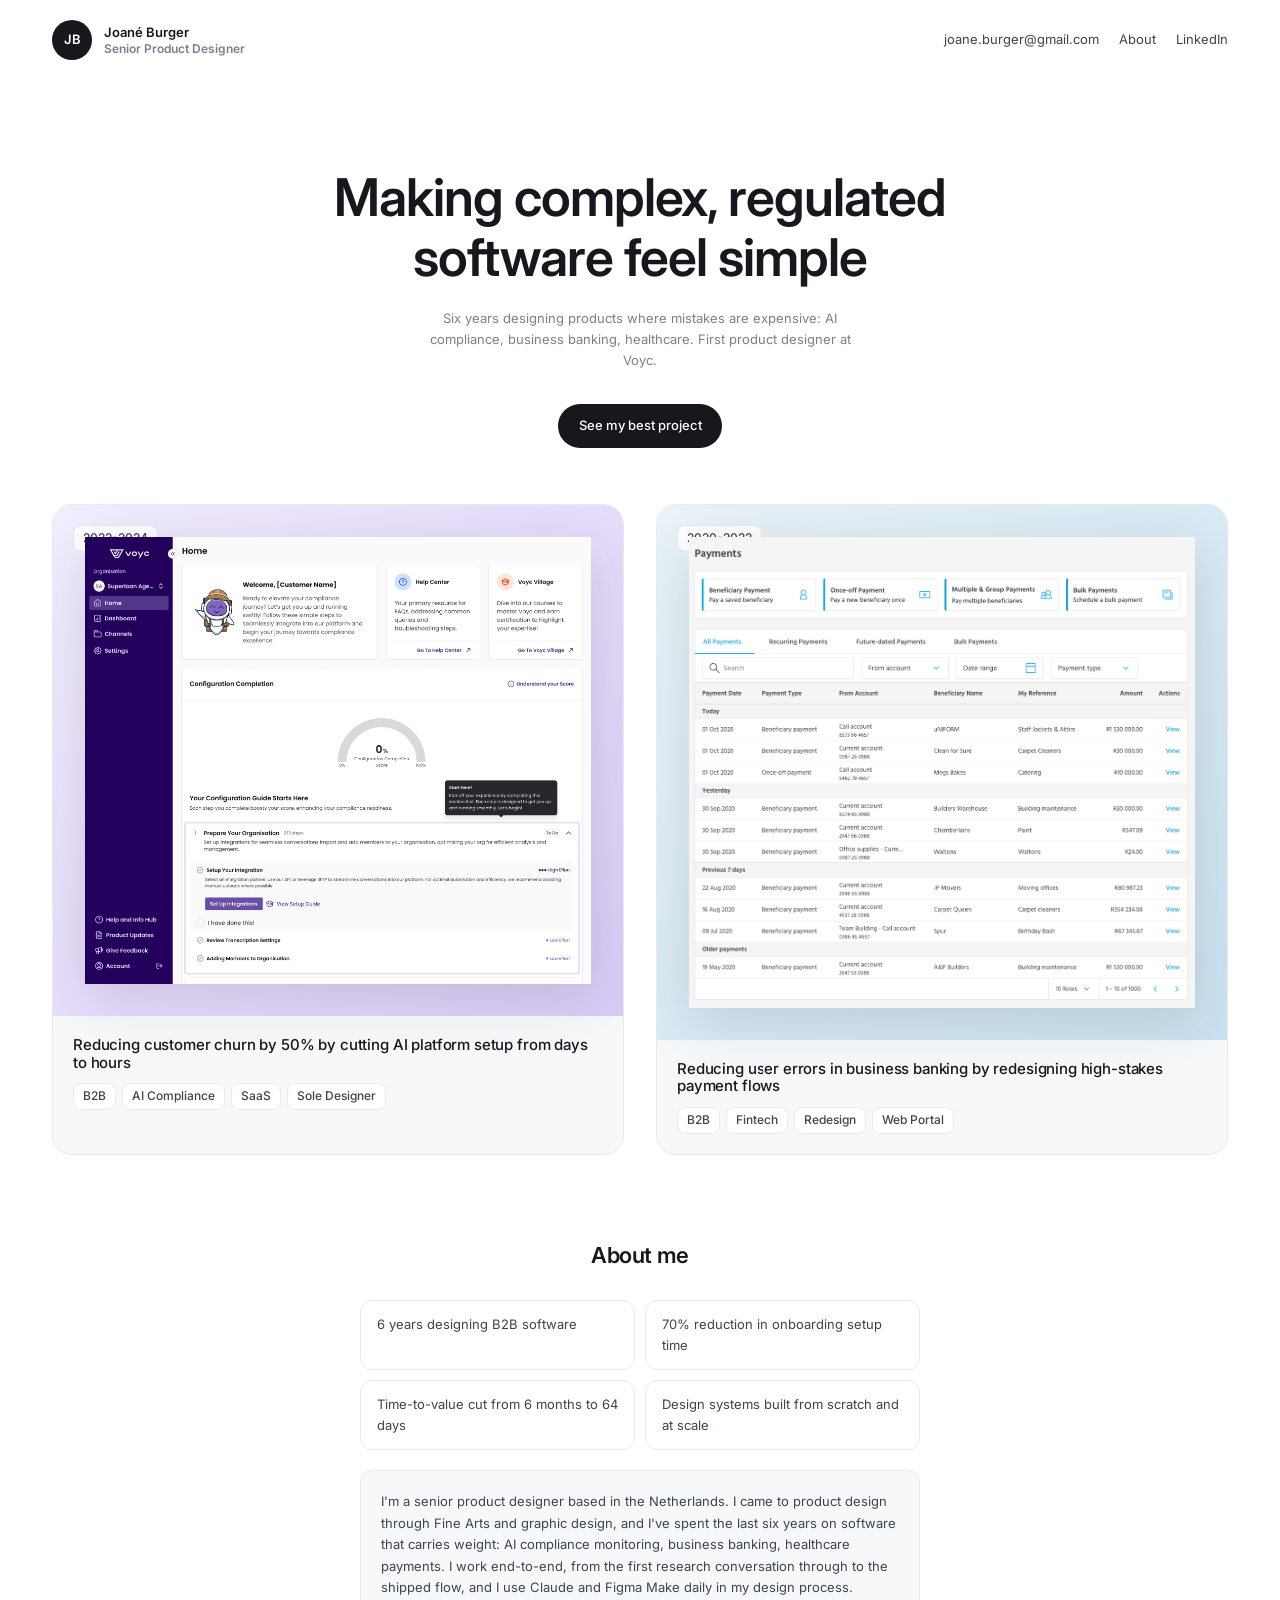
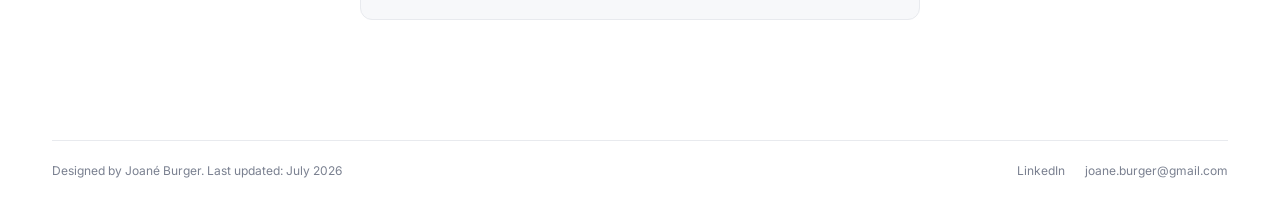
==== index.html @ f56aa647 "Add files via upload" ====
<!DOCTYPE html>
<html lang="en">
<head>
  <meta charset="UTF-8">
  <meta name="viewport" content="width=device-width, initial-scale=1.0">
  <title>Joané Burger, Senior Product Designer</title>
  <meta name="description" content="Senior product designer working on regulated software. Six years across AI compliance, business banking, and healthcare. Based in the Netherlands, EU-remote.">
  <link rel="preconnect" href="https://fonts.googleapis.com">
  <link rel="preconnect" href="https://fonts.gstatic.com" crossorigin>
  <link href="https://fonts.googleapis.com/css2?family=Inter:wght@400;500;600&display=swap" rel="stylesheet">
  <link rel="stylesheet" href="styles.css">
</head>
<body>

<div class="page">
  <div class="wrap">

    <!-- Top bar -->
    <header class="topbar">
      <a href="index.html" class="brand">
        <span class="brand-mark">JB</span>
        <span class="brand-text">
          <span class="name">Joané Burger</span>
          <span class="title">Senior Product Designer</span>
        </span>
      </a>
      <nav>
        <ul class="nav-links">
          <li><a href="mailto:joane.burger@gmail.com">joane.burger@gmail.com</a></li>
          <li><a href="about.html">About</a></li>
          <li><a href="https://www.linkedin.com/in/joane-burger-a52912117" target="_blank" rel="noopener">LinkedIn</a></li>
        </ul>
      </nav>
    </header>

    <!-- Hero -->
    <section class="hero">
      <h1>Making complex, regulated software feel simple</h1>
      <p class="lede">Six years designing products where mistakes are expensive: AI compliance, business banking, healthcare. First product designer at Voyc.</p>
      <div class="hero-actions">
        <a href="voyc.html" class="btn-primary">See my best project</a>
      </div>
    </section>

    <!-- Work -->
    <section id="work">
      <div class="work-list">

        <!-- Voyc -->
        <a href="voyc.html" class="work-card">
          <div class="preview bg-cream">
            <div class="chip-row">
              <span class="chip">2022-2024</span>
            </div>
            <img src="images/voyc-hero-dashboard.png" alt="Voyc onboarding dashboard showing the configuration checklist and completion score">
          </div>
          <div class="work-info">
            <h3>Reducing customer churn by 50% by cutting AI platform setup from days to hours</h3>
            <div class="tags">
              <span class="chip">B2B</span>
              <span class="chip">AI Compliance</span>
              <span class="chip">SaaS</span>
              <span class="chip">Sole Designer</span>
            </div>
          </div>
        </a>

        <!-- Capitec -->
        <a href="capitec.html" class="work-card">
          <div class="preview bg-sky">
            <div class="chip-row">
              <span class="chip">2020-2022</span>
            </div>
            <img src="images/capitec-hero-multipayment.png" alt="Redesigned Capitec multiple payments screen with stepper flow and payment table">
          </div>
          <div class="work-info">
            <h3>Reducing user errors in business banking by redesigning high-stakes payment flows</h3>
            <div class="tags">
              <span class="chip">B2B</span>
              <span class="chip">Fintech</span>
              <span class="chip">Redesign</span>
              <span class="chip">Web Portal</span>
            </div>
          </div>
        </a>

      </div>
    </section>

    <!-- About -->
    <section class="home-about">
      <h2>About me</h2>
      <!-- Add your portrait: export a headshot as images/portrait.jpg, then remove the comment markers below.
      <div class="about-photo">
        <img src="images/portrait.jpg" alt="Portrait of Joané Burger">
      </div>
      -->
      <div class="about-stats">
        <div class="about-stat">6 years designing B2B software</div>
        <div class="about-stat">70% reduction in onboarding setup time</div>
        <div class="about-stat">Time-to-value cut from 6 months to 64 days</div>
        <div class="about-stat">Design systems built from scratch and at scale</div>
      </div>
      <div class="about-text">
        I'm a senior product designer based in the Netherlands. I came to product design through Fine Arts and graphic design, and I've spent the last six years on software that carries weight: AI compliance monitoring, business banking, healthcare payments. I work end-to-end, from the first research conversation through to the shipped flow, and I use Claude and Figma Make daily in my design process.
      </div>
    </section>

    <!-- Footer -->
    <footer class="footer">
      <div class="footer-meta">
        <span>Designed by Joané Burger. Last updated: July 2026</span>
        <div class="links">
          <a href="https://www.linkedin.com/in/joane-burger-a52912117" target="_blank" rel="noopener">LinkedIn</a>
          <a href="mailto:joane.burger@gmail.com">joane.burger@gmail.com</a>
        </div>
      </div>
    </footer>

  </div>
</div>

</body>
</html>
---- styles.css ----
/* Joané Burger portfolio · Storyline-inspired retheme, July 2026 */

:root {
  --bg: #FFFFFF;
  --surface: #F7F8FA;      /* card background */
  --surface-2: #FFFFFF;    /* chips on cards */
  --line: #E8EAEE;
  --ink: #16181D;
  --ink-soft: #3E4350;
  --muted: #7A8090;
  --sky-soft: #EAF3EE;
  --grad-voyc: linear-gradient(135deg, #F3EEFF 0%, #E6DBFB 55%, #D9CCF6 100%);
  --grad-capitec: linear-gradient(135deg, #EAF4F9 0%, #D8EAF4 55%, #CBE2F0 100%);

  --fs-xs: 0.75rem;
  --fs-sm: 0.8125rem;
  --fs-base: 0.9375rem;
  --fs-md: 1.0625rem;
  --fs-lg: 1.375rem;
  --fs-xl: 1.75rem;
  --fs-h1: clamp(2rem, 4.5vw, 3.25rem);

  --sp-1: 0.5rem;
  --sp-2: 0.75rem;
  --sp-3: 1.25rem;
  --sp-4: 2rem;
  --sp-5: 3.5rem;
  --sp-6: 5.5rem;

  --r-card: 20px;
  --r-chip: 8px;
}

* { margin: 0; padding: 0; box-sizing: border-box; }

html { scroll-behavior: smooth; }
@media (prefers-reduced-motion: reduce) {
  html { scroll-behavior: auto; }
  * { transition: none !important; animation: none !important; }
}

body {
  font-family: "Inter", -apple-system, BlinkMacSystemFont, "Segoe UI", sans-serif;
  background: var(--bg);
  color: var(--ink);
  font-size: var(--fs-base);
  line-height: 1.65;
  -webkit-font-smoothing: antialiased;
}

.page { min-height: 100vh; }
.wrap { max-width: 1240px; margin: 0 auto; padding: 0 var(--sp-4); }

h1, h2, h3, h4 {
  font-weight: 600;
  letter-spacing: -0.02em;
  line-height: 1.15;
  color: var(--ink);
}
h1 em, h2 em, h3 em, h4 em, .role em { font-style: normal; }

a { color: inherit; text-decoration: none; }
img { max-width: 100%; display: block; }
::selection { background: #DCD3F5; }
a:focus-visible, button:focus-visible {
  outline: 2px solid var(--ink);
  outline-offset: 3px;
  border-radius: 4px;
}

/* ---------- Top bar ---------- */
.topbar {
  display: flex;
  align-items: center;
  justify-content: space-between;
  padding: var(--sp-3) 0;
}
.brand { display: flex; align-items: center; gap: 0.75rem; }
.brand-mark {
  width: 40px; height: 40px;
  border-radius: 50%;
  background: var(--ink);
  color: #fff;
  display: flex; align-items: center; justify-content: center;
  font-size: var(--fs-sm);
  font-weight: 600;
  letter-spacing: 0;
  flex-shrink: 0;
}
.brand-text { display: flex; flex-direction: column; line-height: 1.3; }
.brand-text .name { font-weight: 600; font-size: var(--fs-sm); }
.brand-text .title { font-size: var(--fs-xs); color: var(--muted); }
/* legacy single-span brand text */
.brand > span:not(.brand-mark) { font-weight: 600; font-size: var(--fs-sm); }

.nav-links {
  display: flex;
  gap: var(--sp-3);
  list-style: none;
  font-size: var(--fs-sm);
  color: var(--ink-soft);
}
.nav-links a:hover { color: var(--ink); }
.nav-links .is-active { color: var(--ink); font-weight: 500; }

/* ---------- Hero (home) ---------- */
.hero {
  text-align: center;
  padding: var(--sp-6) 0 var(--sp-5);
  max-width: 760px;
  margin: 0 auto;
}
.hero h1 { font-size: var(--fs-h1); margin-bottom: var(--sp-3); }
.hero .lede {
  font-size: var(--fs-sm);
  color: var(--muted);
  max-width: 440px;
  margin: 0 auto var(--sp-4);
}
.hero-actions { display: flex; justify-content: center; }
.btn-primary {
  display: inline-flex;
  align-items: center;
  gap: 0.4rem;
  background: var(--ink);
  color: #fff;
  font-size: var(--fs-sm);
  font-weight: 500;
  padding: 0.7rem 1.3rem;
  border-radius: 999px;
  transition: opacity 0.2s ease;
}
.btn-primary:hover { opacity: 0.85; }

/* ---------- Work cards (home) ---------- */
.work-list {
  display: grid;
  grid-template-columns: 1fr;
  gap: var(--sp-4);
  padding-bottom: var(--sp-6);
}
@media (min-width: 840px) {
  .work-list { grid-template-columns: 1fr 1fr; }
}
.work-card {
  background: var(--surface);
  border: 1px solid var(--line);
  border-radius: var(--r-card);
  overflow: hidden;
  display: flex;
  flex-direction: column;
  transition: transform 0.35s cubic-bezier(0.16, 1, 0.3, 1);
}
.work-card:hover { transform: translateY(-3px); }
.work-card .preview {
  position: relative;
  aspect-ratio: 16 / 11;
  display: flex;
  align-items: center;
  justify-content: center;
  padding: var(--sp-4);
}
.work-card .preview.bg-cream { background: var(--grad-voyc); }
.work-card .preview.bg-sky { background: var(--grad-capitec); }
.work-card .preview img {
  width: 100%; height: 100%;
  object-fit: contain;
  filter: drop-shadow(0 12px 28px rgba(22, 24, 29, 0.14));
}
.work-card .chip-row {
  position: absolute;
  top: var(--sp-3); left: var(--sp-3);
  display: flex; gap: 0.4rem;
}
.chip {
  background: var(--surface-2);
  border: 1px solid var(--line);
  border-radius: var(--r-chip);
  font-size: var(--fs-xs);
  font-weight: 500;
  color: var(--ink-soft);
  padding: 0.25rem 0.55rem;
  line-height: 1.4;
  white-space: nowrap;
}
.work-info { padding: var(--sp-3); display: grid; gap: var(--sp-2); }
.work-info h3 { font-size: var(--fs-base); font-weight: 500; letter-spacing: -0.01em; }
.work-info .tags { display: flex; flex-wrap: wrap; gap: 0.4rem; }

/* ---------- Home about ---------- */
.home-about {
  max-width: 560px;
  margin: 0 auto;
  padding-bottom: var(--sp-6);
  display: grid;
  gap: var(--sp-3);
}
.home-about h2 { font-size: var(--fs-lg); text-align: center; margin-bottom: var(--sp-2); }
.about-photo {
  border-radius: var(--r-card);
  border: 1px solid var(--line);
  overflow: hidden;
  background: var(--surface);
}
.about-photo img { width: 100%; height: auto; }
.about-stats {
  display: grid;
  grid-template-columns: 1fr 1fr;
  gap: 0.6rem;
}
@media (max-width: 560px) { .about-stats { grid-template-columns: 1fr; } }
.about-stat {
  background: var(--surface-2);
  border: 1px solid var(--line);
  border-radius: 12px;
  font-size: var(--fs-sm);
  color: var(--ink-soft);
  padding: 0.8rem 1rem;
}
.about-text {
  background: var(--surface);
  border: 1px solid var(--line);
  border-radius: 12px;
  font-size: var(--fs-sm);
  color: var(--ink-soft);
  padding: var(--sp-3);
}

/* ---------- Footer ---------- */
.footer { border-top: 1px solid var(--line); margin-top: var(--sp-4); }
.footer-meta {
  display: flex;
  align-items: center;
  justify-content: space-between;
  flex-wrap: wrap;
  gap: var(--sp-2);
  padding: var(--sp-3) 0 var(--sp-4);
  font-size: var(--fs-xs);
  color: var(--muted);
}
.footer-meta .links { display: flex; gap: var(--sp-3); }
.footer-meta a:hover { color: var(--ink); }

/* ---------- Case study layout ---------- */
.cs-layout {
  display: grid;
  grid-template-columns: 200px minmax(0, 720px);
  justify-content: center;
  gap: var(--sp-5);
  padding: var(--sp-5) 0 var(--sp-4);
}
@media (max-width: 900px) {
  .cs-layout { grid-template-columns: minmax(0, 1fr); }
  .cs-nav { display: none; }
}
.cs-nav {
  position: sticky;
  top: var(--sp-4);
  align-self: start;
  font-size: var(--fs-sm);
}
.cs-nav .back {
  display: inline-block;
  color: var(--ink-soft);
  margin-bottom: var(--sp-3);
}
.cs-nav .back:hover { color: var(--ink); }
.cs-nav .nav-label { display: none; }
.cs-nav ol {
  list-style: none;
  display: grid;
  gap: 0.55rem;
  color: var(--muted);
}
.cs-nav a:hover { color: var(--ink); }

.cs-main { min-width: 0; }

/* Case header */
.cs-header .meta {
  display: flex;
  flex-wrap: wrap;
  gap: 0.5rem 1rem;
  font-size: var(--fs-sm);
  color: var(--muted);
  margin-bottom: var(--sp-2);
}
.cs-header h1 { font-size: var(--fs-xl); margin-bottom: var(--sp-3); }
.cs-header .tagline { color: var(--ink-soft); margin-bottom: var(--sp-3); }
.opener-quote {
  background: var(--surface);
  border: 1px solid var(--line);
  border-radius: 12px;
  padding: var(--sp-3);
  font-size: var(--fs-sm);
  color: var(--ink-soft);
  margin-bottom: var(--sp-3);
}
.opener-quote .attribution { display: block; margin-top: 0.4rem; color: var(--muted); font-size: var(--fs-xs); }

/* Impact stats */
.stats {
  display: grid;
  grid-template-columns: repeat(3, 1fr);
  gap: 0.6rem;
  margin: var(--sp-3) 0;
}
@media (max-width: 640px) { .stats { grid-template-columns: 1fr; } }
.stat {
  background: var(--surface-2);
  border: 1px solid var(--line);
  border-radius: 12px;
  padding: var(--sp-3);
  display: grid;
  gap: 0.3rem;
}
.stat .num { font-size: var(--fs-lg); font-weight: 600; letter-spacing: -0.02em; }
.stat .num em { font-style: normal; }
.stat .label { font-size: var(--fs-xs); color: var(--muted); line-height: 1.5; }

/* Role / team / timeline meta grid */
.proj-meta {
  display: grid;
  grid-template-columns: repeat(auto-fit, minmax(150px, 1fr));
  gap: var(--sp-3);
  margin: var(--sp-3) 0 var(--sp-4);
}
.proj-meta h4 {
  font-size: var(--fs-sm);
  font-weight: 600;
  margin-bottom: 0.5rem;
}
.proj-meta ul {
  list-style: none;
  font-size: var(--fs-sm);
  color: var(--ink-soft);
  display: grid;
  gap: 0.3rem;
}

/* Hero image */
.cs-hero-img {
  margin: 0 0 var(--sp-4);
  background: var(--surface);
  border: 1px solid var(--line);
  border-radius: var(--r-card);
  overflow: hidden;
  display: flex;
  align-items: center;
  justify-content: center;
  color: var(--muted);
  font-size: var(--fs-sm);
}
.cs-hero-img:not(:has(img)) { aspect-ratio: 16 / 9; }
.cs-hero-img img { width: 100%; height: auto; padding: var(--sp-3); }
.cs-hero-img .ph { opacity: 0.5; }
.cs-hero-img.bg-sky, .cs-hero-img.bg-warm { background: var(--surface); }

/* Sections */
.cs-section { padding: var(--sp-4) 0; }
.cs-section + .cs-section { border-top: 1px solid var(--line); }
.eyebrow {
  display: block;
  font-size: var(--fs-sm);
  color: var(--muted);
  margin-bottom: var(--sp-2);
}
.cs-section h2 { font-size: var(--fs-lg); margin-bottom: var(--sp-3); }
.cs-section h3 { font-size: var(--fs-md); margin: var(--sp-3) 0 var(--sp-2); }
.cs-section p { color: var(--ink-soft); margin-bottom: var(--sp-2); }
.cs-section p.lead { color: var(--ink); }
.cs-section ul, .cs-section ol { margin: 0 0 var(--sp-2) 1.2rem; color: var(--ink-soft); }
.cs-section li { margin-bottom: 0.35rem; }
.pull {
  border-left: 2px solid var(--ink);
  padding-left: var(--sp-3);
  font-size: var(--fs-md);
  color: var(--ink);
  margin: var(--sp-3) 0;
}

/* Figures */
.figure {
  margin: var(--sp-3) 0;
  background: var(--surface);
  border: 1px solid var(--line);
  border-radius: 16px;
  display: flex;
  align-items: center;
  justify-content: center;
  color: var(--muted);
  font-size: var(--fs-sm);
  overflow: hidden;
}
.figure:not(:has(img)) { aspect-ratio: 16 / 9; }
.figure img { width: 100%; height: auto; padding: var(--sp-2); }
.figure.contain img { padding: var(--sp-3); }
.figure.is-portrait { max-width: 560px; margin-left: auto; margin-right: auto; }
.figure-caption {
  font-size: var(--fs-xs);
  color: var(--muted);
  text-align: center;
  margin: calc(var(--sp-2) * -0.4) 0 var(--sp-3);
}

/* Before / after grids */
.figure-grid {
  display: grid;
  grid-template-columns: 1fr;
  gap: var(--sp-2);
  margin: var(--sp-3) 0;
}
@media (min-width: 720px) {
  .figure-grid { grid-template-columns: 1fr 1fr; }
  .figure-grid.is-three { grid-template-columns: repeat(3, 1fr); }
}
.figure-grid .ba-card {
  background: var(--surface-2);
  border: 1px solid var(--line);
  border-radius: 14px;
  overflow: hidden;
  display: flex;
  flex-direction: column;
}
.figure-grid .ba-card .ba-label {
  padding: var(--sp-2) var(--sp-3);
  font-size: var(--fs-xs);
  font-weight: 600;
  color: var(--ink-soft);
  border-bottom: 1px solid var(--line);
}
.figure-grid .ba-card.is-after .ba-label { background: var(--sky-soft); color: var(--ink); }
.figure-grid .ba-card .ba-image {
  flex: 1;
  aspect-ratio: 4 / 3;
  background: var(--surface);
  overflow: hidden;
  display: flex;
  align-items: center;
  justify-content: center;
}
.figure-grid .ba-card .ba-image img {
  width: 100%; height: 100%;
  object-fit: contain;
  padding: var(--sp-2);
}
.figure-grid .ba-card .ba-caption {
  padding: var(--sp-2) var(--sp-3);
  font-size: var(--fs-xs);
  color: var(--muted);
  border-top: 1px solid var(--line);
}

/* Quote cards (research voices) */
.quote-grid {
  display: grid;
  grid-template-columns: 1fr;
  gap: var(--sp-2);
  margin: var(--sp-3) 0;
}
@media (min-width: 720px) { .quote-grid { grid-template-columns: 1fr 1fr; } }
.quote-card {
  background: var(--surface);
  border: 1px solid var(--line);
  border-radius: 14px;
  padding: var(--sp-3);
  font-size: var(--fs-sm);
  color: var(--ink-soft);
}
.quote-card .who { display: flex; align-items: center; gap: 0.6rem; margin-top: var(--sp-2); }
.quote-card .avatar {
  width: 28px; height: 28px;
  border-radius: 50%;
  background: var(--line);
  display: flex; align-items: center; justify-content: center;
  font-size: var(--fs-xs);
  font-weight: 600;
  color: var(--ink-soft);
  flex-shrink: 0;
}
.quote-card .who-text { font-size: var(--fs-xs); color: var(--muted); line-height: 1.4; }
.quote-card .name { color: var(--ink); font-weight: 500; }

/* Lessons */
.lessons {
  display: grid;
  grid-template-columns: 1fr;
  gap: var(--sp-2);
  margin-top: var(--sp-3);
}
@media (min-width: 720px) { .lessons { grid-template-columns: 1fr 1fr; } }
.lesson {
  background: var(--surface-2);
  border: 1px solid var(--line);
  border-radius: 14px;
  padding: var(--sp-3);
}
.lesson h4 { font-size: var(--fs-sm); margin-bottom: 0.4rem; }
.lesson p { font-size: var(--fs-sm); color: var(--ink-soft); margin: 0; }

/* Next case study */
.cs-next {
  border-top: 1px solid var(--line);
  padding: var(--sp-4) 0;
}
.cs-next .label { font-size: var(--fs-sm); color: var(--muted); display: block; margin-bottom: var(--sp-2); }
.cs-next h3 { font-size: var(--fs-md); font-weight: 500; }
.cs-next a:hover h3 { text-decoration: underline; text-underline-offset: 3px; }

/* ---------- About page ---------- */
.about-hero {
  max-width: 640px;
  margin: 0 auto;
  text-align: center;
  padding: var(--sp-5) 0 var(--sp-4);
}
.about-hero h1 { font-size: var(--fs-xl); margin-bottom: var(--sp-3); }
.about-hero .lede { color: var(--ink-soft); font-size: var(--fs-base); }
.about-hero .label { font-size: var(--fs-sm); color: var(--muted); display: block; margin-bottom: var(--sp-2); }

.about-grid {
  display: grid;
  grid-template-columns: 1fr;
  gap: var(--sp-4);
  max-width: 720px;
  margin: 0 auto;
}
.about-body { display: grid; gap: var(--sp-2); }
.about-body h4 { font-size: var(--fs-sm); }
.about-body p { font-size: var(--fs-sm); color: var(--ink-soft); }

.about-section { max-width: 720px; margin: 0 auto; padding: var(--sp-4) 0; border-top: 1px solid var(--line); }
.about-section h2 { font-size: var(--fs-lg); margin-bottom: var(--sp-3); }
.about-section h3 { font-size: var(--fs-sm); margin-bottom: var(--sp-2); }
.about-section ul { list-style: none; font-size: var(--fs-sm); color: var(--ink-soft); display: grid; gap: 0.35rem; }
.two-col { display: grid; grid-template-columns: 1fr 1fr; gap: var(--sp-4); }
@media (max-width: 560px) { .two-col { grid-template-columns: 1fr; } }

.xp-list { list-style: none; display: grid; gap: 0; }
.xp-item {
  display: grid;
  grid-template-columns: 110px 1fr;
  gap: var(--sp-3);
  padding: var(--sp-2) 0;
  border-bottom: 1px solid var(--line);
  font-size: var(--fs-sm);
  align-items: baseline;
}
.xp-item .years { color: var(--muted); }
.xp-item .role { font-weight: 500; }
.xp-item .company { grid-column: 2; color: var(--muted); }

.offline-banner {
  background: var(--surface);
  border: 1px solid var(--line);
  border-radius: 12px;
  padding: var(--sp-2) var(--sp-3);
  font-size: var(--fs-sm);
  color: var(--ink-soft);
  margin: var(--sp-3) auto;
  max-width: 720px;
}

/* Legacy helpers still referenced */
.section-intro { text-align: center; max-width: 560px; margin: 0 auto var(--sp-4); }
.section-intro .label { font-size: var(--fs-sm); color: var(--muted); display: block; margin-bottom: var(--sp-2); }
.section-intro h2 { font-size: var(--fs-lg); }
.section-intro .lead { font-size: var(--fs-sm); color: var(--muted); margin-top: var(--sp-2); }
.email { font-weight: 500; }
.reply { font-size: var(--fs-xs); color: var(--muted); }
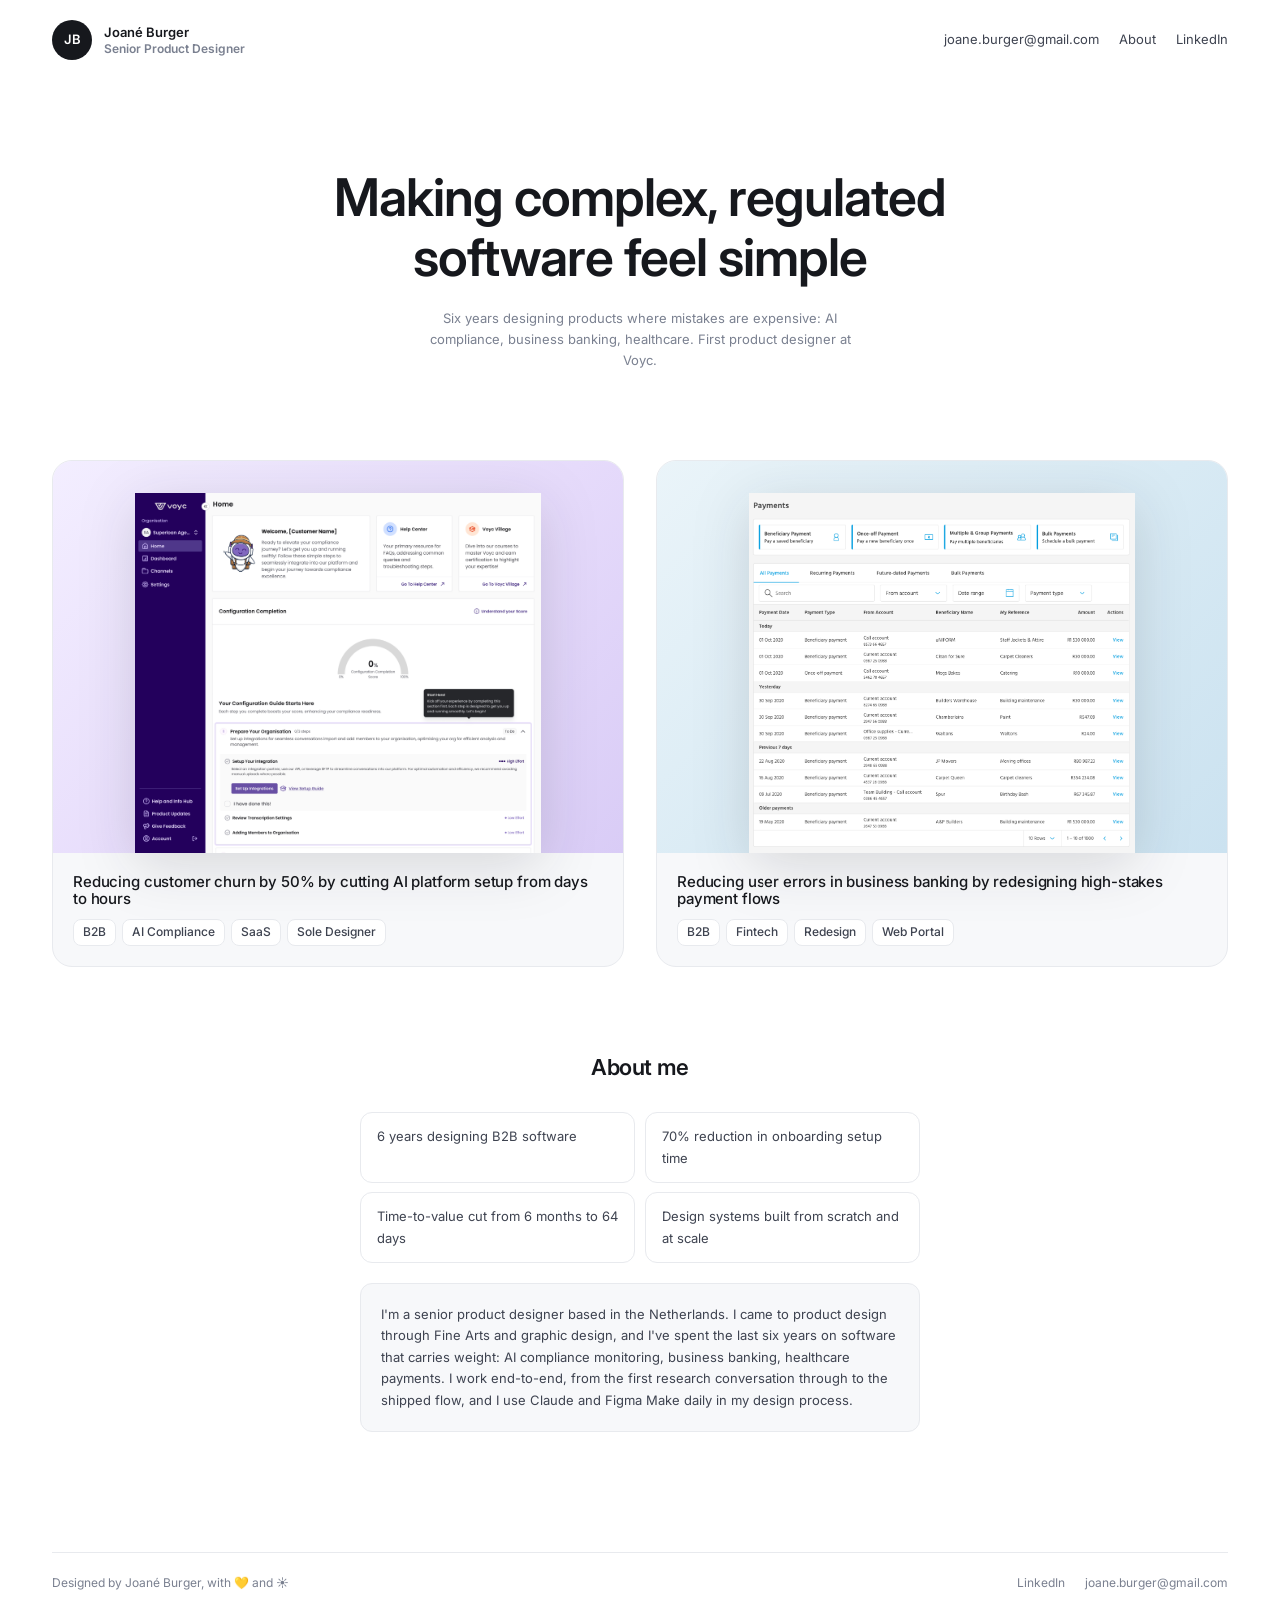
==== commit 7cccb058: "Rename index (1).html to index.html" ====
--- a/index.html
+++ b/index.html
@@ -37,9 +37,6 @@
     <section class="hero">
       <h1>Making complex, regulated software feel simple</h1>
       <p class="lede">Six years designing products where mistakes are expensive: AI compliance, business banking, healthcare. First product designer at Voyc.</p>
-      <div class="hero-actions">
-        <a href="voyc.html" class="btn-primary">See my best project</a>
-      </div>
     </section>
 
     <!-- Work -->
@@ -49,9 +46,6 @@
         <!-- Voyc -->
         <a href="voyc.html" class="work-card">
           <div class="preview bg-cream">
-            <div class="chip-row">
-              <span class="chip">2022-2024</span>
-            </div>
             <img src="images/voyc-hero-dashboard.png" alt="Voyc onboarding dashboard showing the configuration checklist and completion score">
           </div>
           <div class="work-info">
@@ -68,9 +62,6 @@
         <!-- Capitec -->
         <a href="capitec.html" class="work-card">
           <div class="preview bg-sky">
-            <div class="chip-row">
-              <span class="chip">2020-2022</span>
-            </div>
             <img src="images/capitec-hero-multipayment.png" alt="Redesigned Capitec multiple payments screen with stepper flow and payment table">
           </div>
           <div class="work-info">
@@ -109,7 +100,7 @@
     <!-- Footer -->
     <footer class="footer">
       <div class="footer-meta">
-        <span>Designed by Joané Burger. Last updated: July 2026</span>
+        <span>Designed by Joané Burger, with 💛 and ☀️</span>
         <div class="links">
           <a href="https://www.linkedin.com/in/joane-burger-a52912117" target="_blank" rel="noopener">LinkedIn</a>
           <a href="mailto:joane.burger@gmail.com">joane.burger@gmail.com</a>
--- a/styles.css
+++ b/styles.css
@@ -155,16 +155,16 @@
 .work-card .preview {
   position: relative;
   aspect-ratio: 16 / 11;
-  display: flex;
-  align-items: center;
-  justify-content: center;
-  padding: var(--sp-4);
 }
 .work-card .preview.bg-cream { background: var(--grad-voyc); }
 .work-card .preview.bg-sky { background: var(--grad-capitec); }
 .work-card .preview img {
-  width: 100%; height: 100%;
+  position: absolute;
+  top: var(--sp-4); left: var(--sp-4); right: var(--sp-4); bottom: 0;
+  width: calc(100% - 2 * var(--sp-4));
+  height: calc(100% - var(--sp-4));
   object-fit: contain;
+  object-position: bottom;
   filter: drop-shadow(0 12px 28px rgba(22, 24, 29, 0.14));
 }
 .work-card .chip-row {
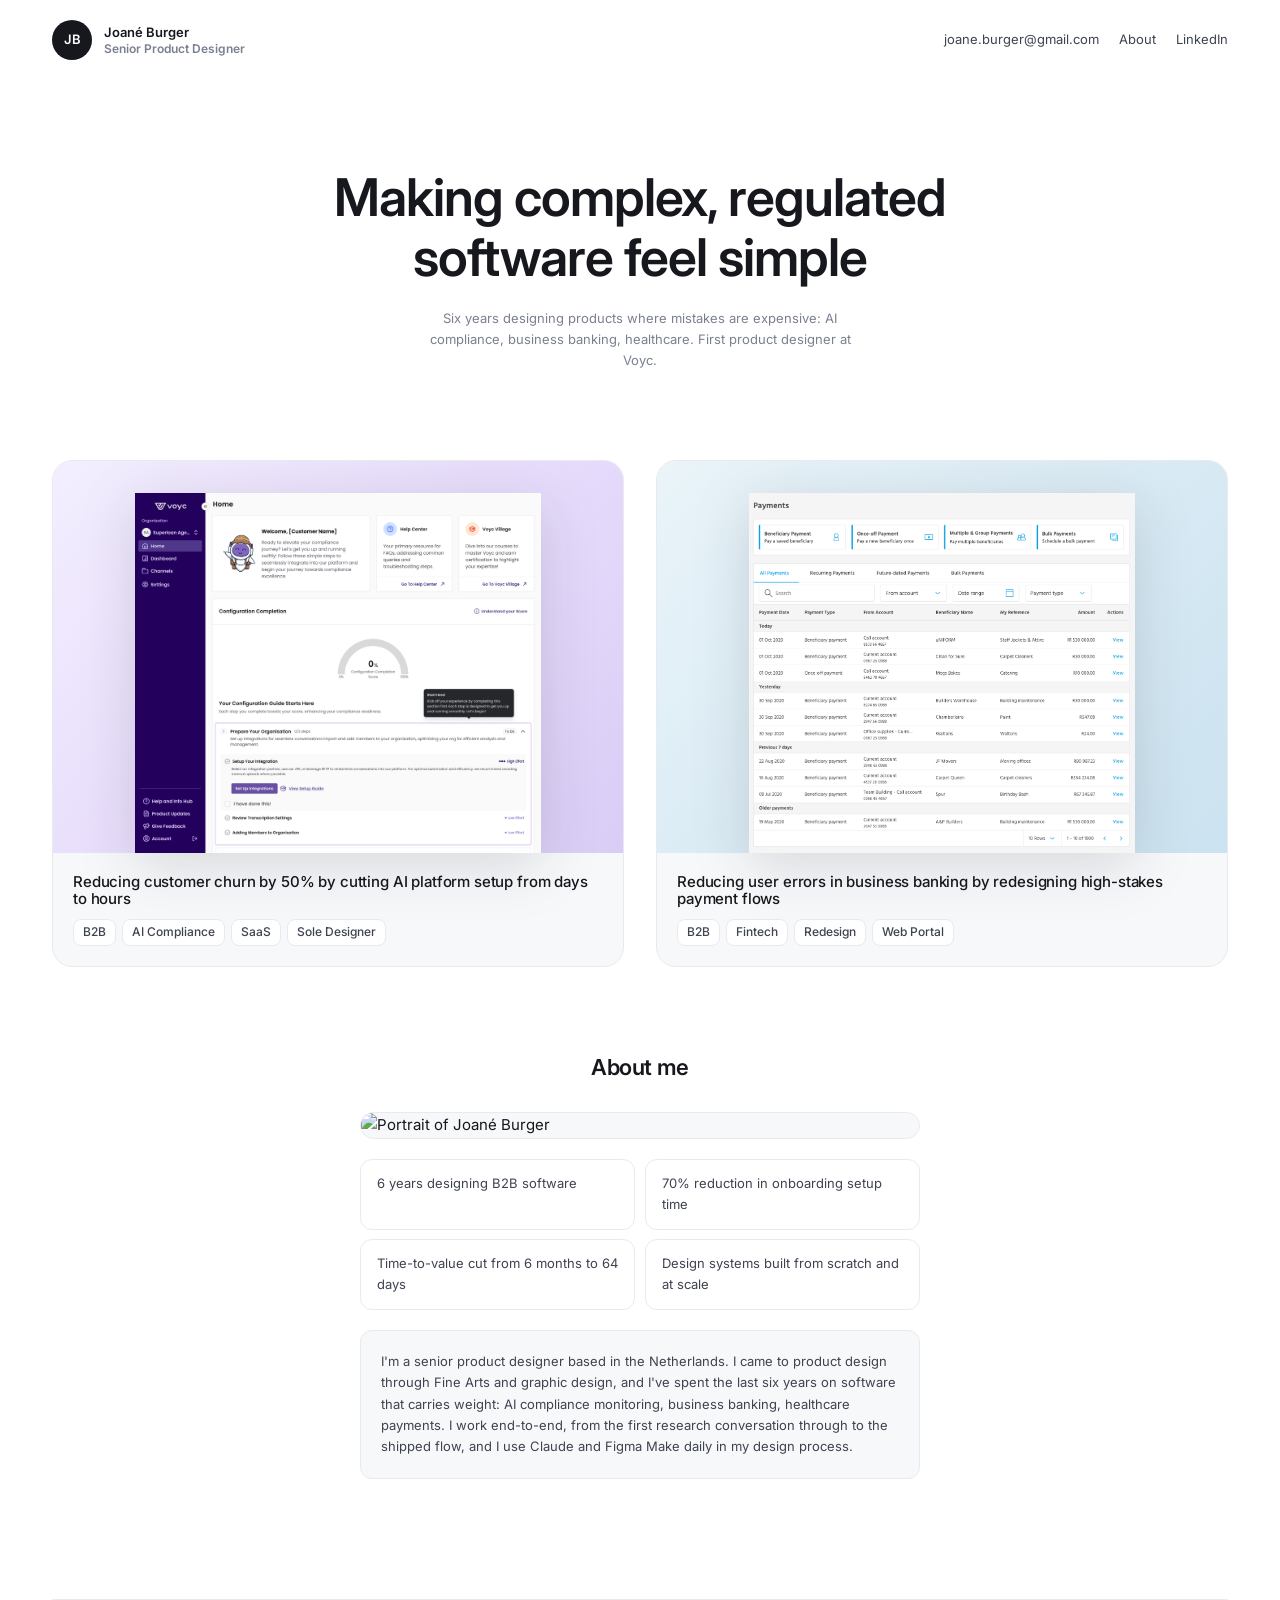
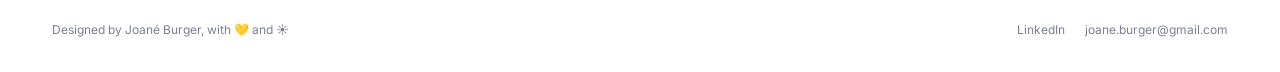
==== commit 4dc81d9d: "Add files via upload" ====
--- a/index.html
+++ b/index.html
@@ -81,11 +81,9 @@
     <!-- About -->
     <section class="home-about">
       <h2>About me</h2>
-      <!-- Add your portrait: export a headshot as images/portrait.jpg, then remove the comment markers below.
       <div class="about-photo">
         <img src="images/portrait.jpg" alt="Portrait of Joané Burger">
       </div>
-      -->
       <div class="about-stats">
         <div class="about-stat">6 years designing B2B software</div>
         <div class="about-stat">70% reduction in onboarding setup time</div>
@@ -111,5 +109,6 @@
   </div>
 </div>
 
+<script src="script.js"></script>
 </body>
 </html>
--- a/styles.css
+++ b/styles.css
@@ -568,3 +568,8 @@
 .section-intro .lead { font-size: var(--fs-sm); color: var(--muted); margin-top: var(--sp-2); }
 .email { font-weight: 500; }
 .reply { font-size: var(--fs-xs); color: var(--muted); }
+
+/* Behaviours driven by script.js */
+.topbar { position: sticky; top: 0; background: var(--bg); z-index: 10; }
+.topbar.is-scrolled { box-shadow: 0 1px 0 var(--line); }
+.cs-nav a.is-active { color: var(--ink); font-weight: 500; }
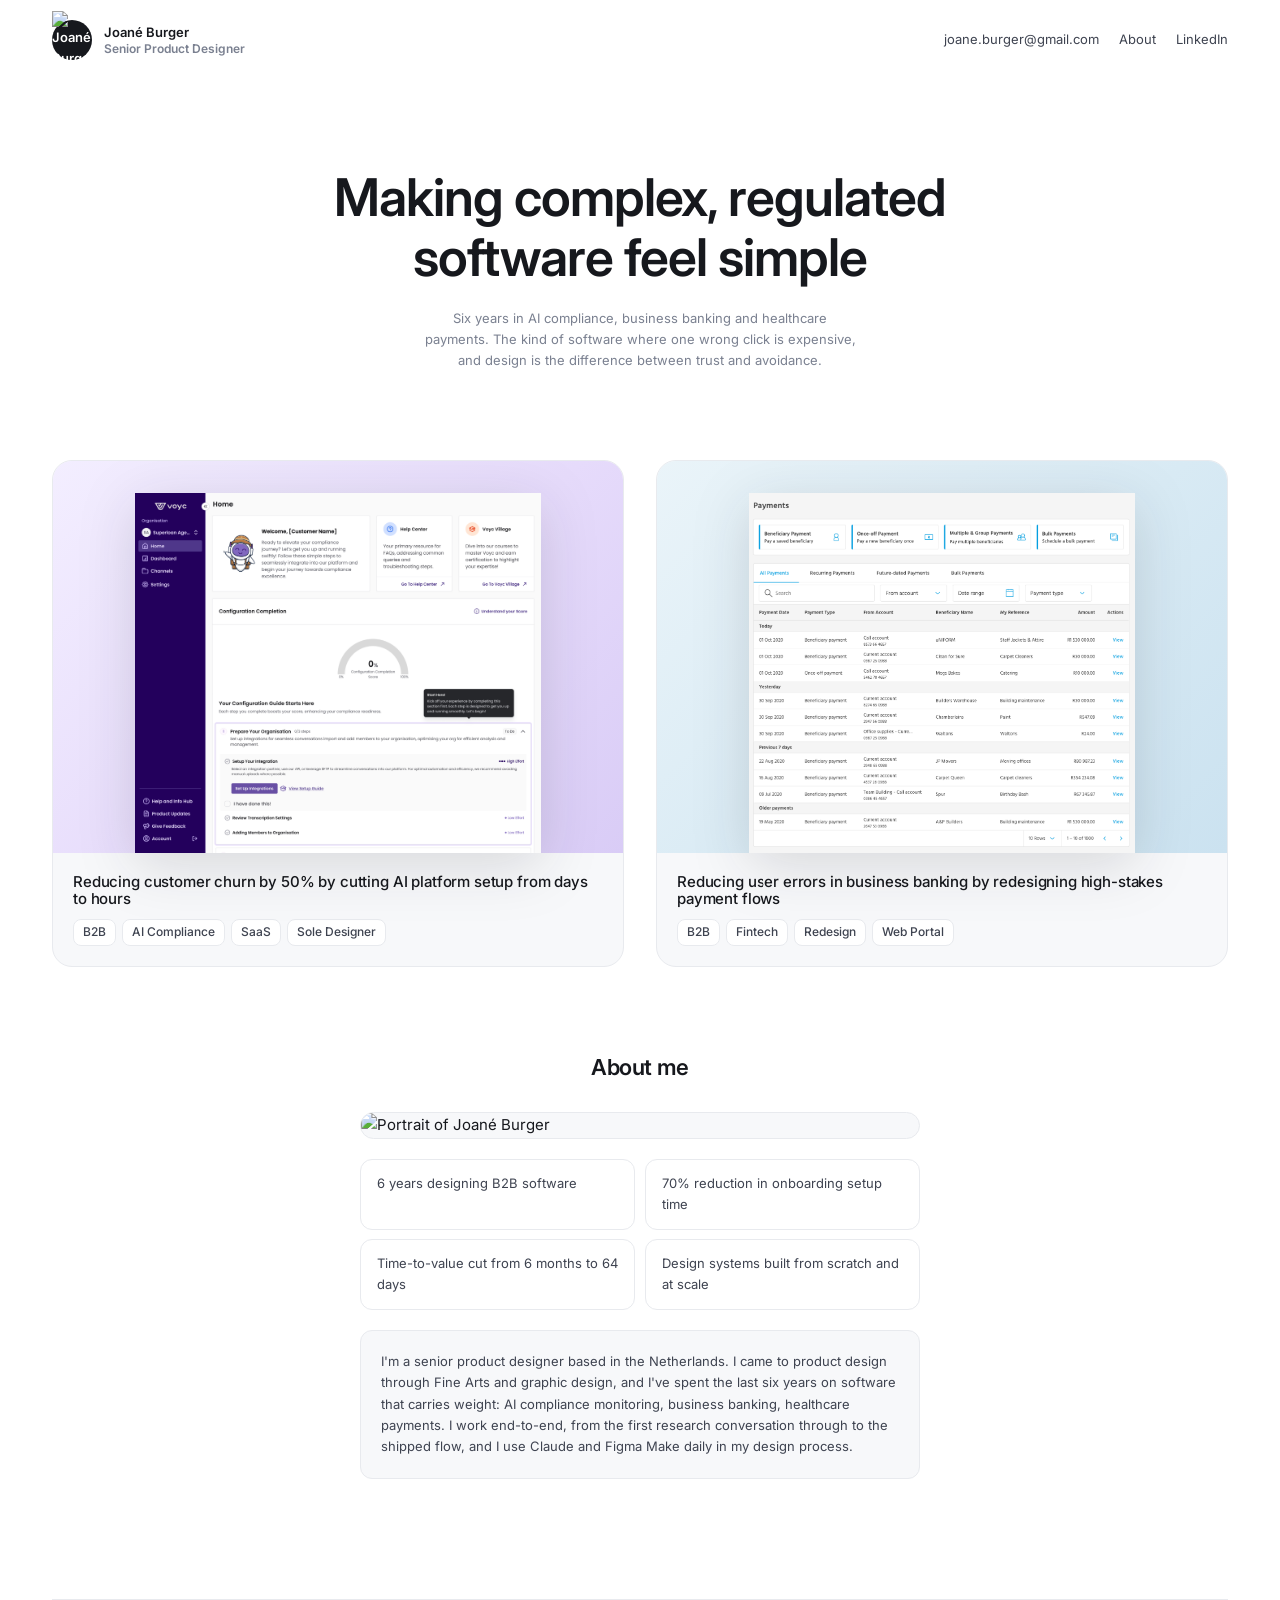
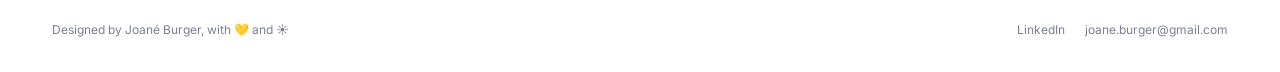
==== commit 9277d99b: "Add files via upload" ====
--- a/index.html
+++ b/index.html
@@ -18,7 +18,7 @@
     <!-- Top bar -->
     <header class="topbar">
       <a href="index.html" class="brand">
-        <span class="brand-mark">JB</span>
+        <span class="brand-mark"><img src="images/portrait.jpg" alt="Joané Burger"></span>
         <span class="brand-text">
           <span class="name">Joané Burger</span>
           <span class="title">Senior Product Designer</span>
@@ -36,7 +36,7 @@
     <!-- Hero -->
     <section class="hero">
       <h1>Making complex, regulated software feel simple</h1>
-      <p class="lede">Six years designing products where mistakes are expensive: AI compliance, business banking, healthcare. First product designer at Voyc.</p>
+      <p class="lede">Six years in AI compliance, business banking and healthcare payments. The kind of software where one wrong click is expensive, and design is the difference between trust and avoidance.</p>
     </section>
 
     <!-- Work -->
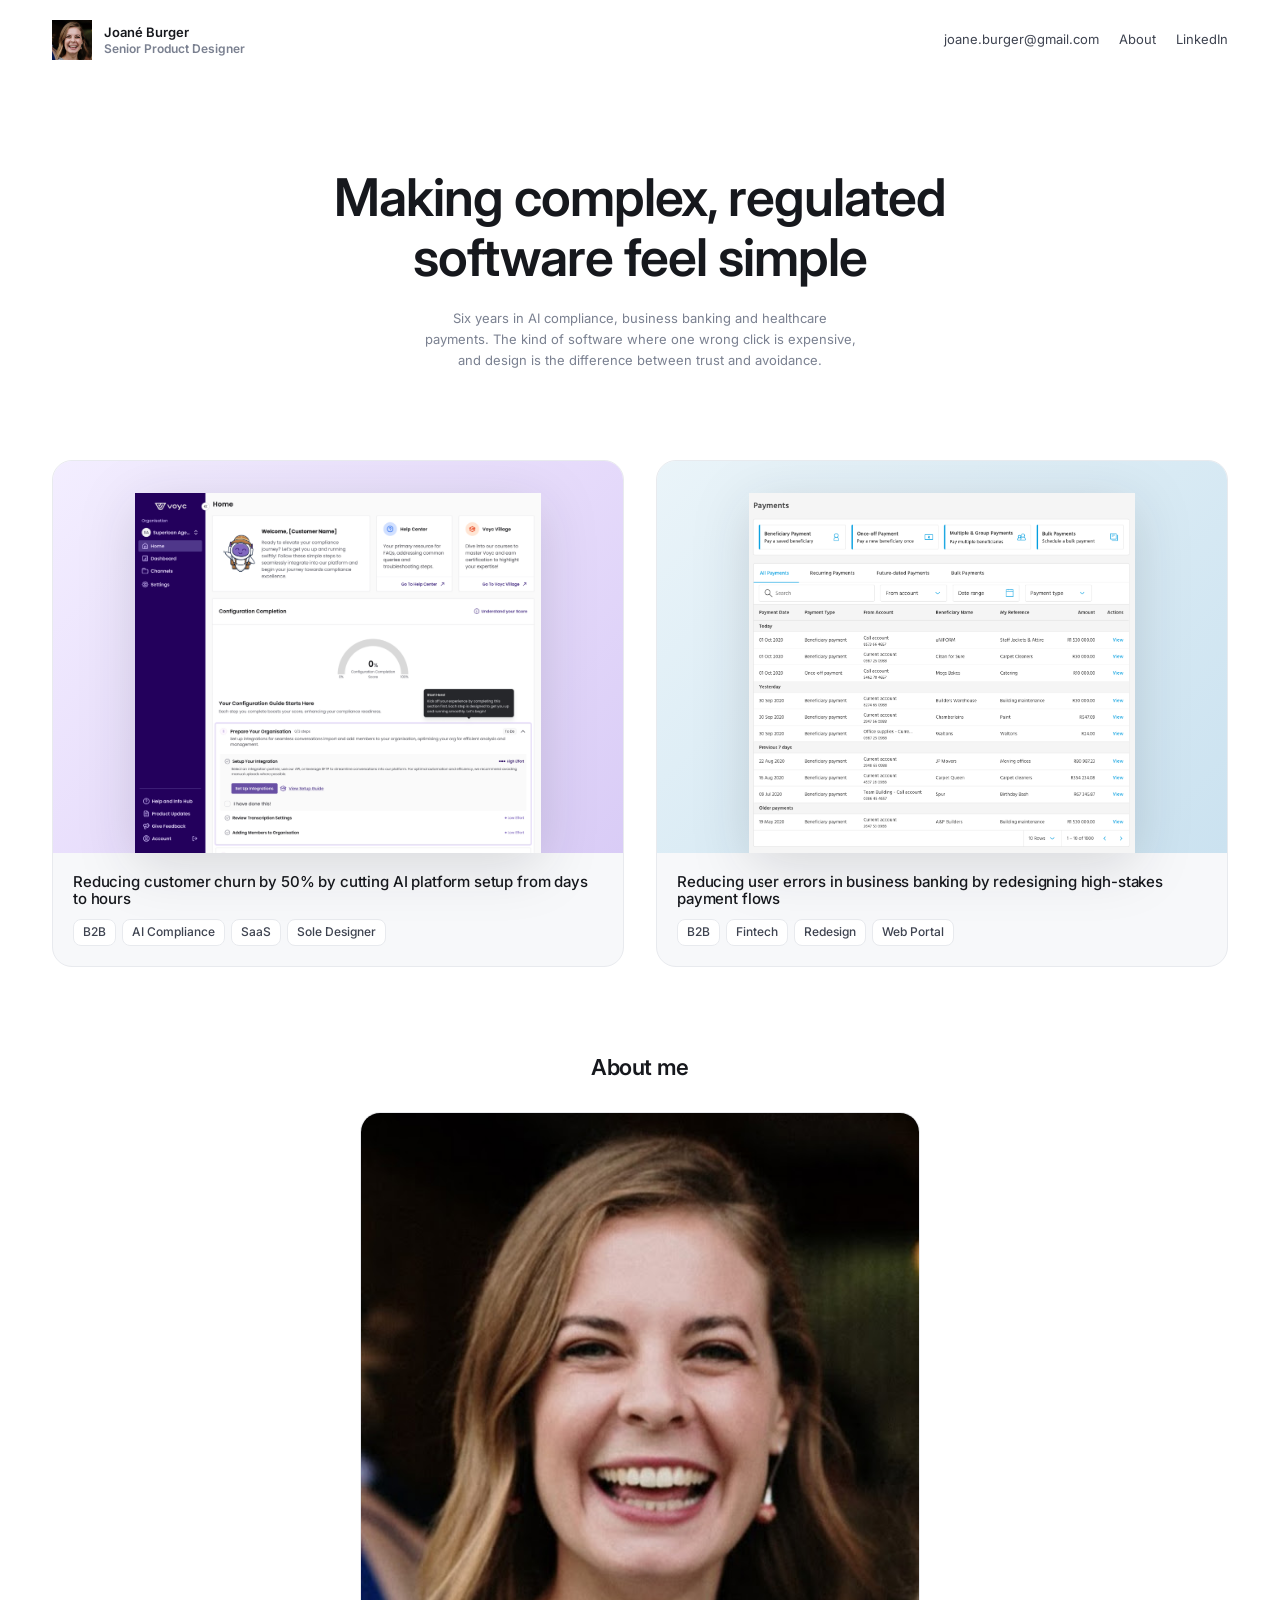
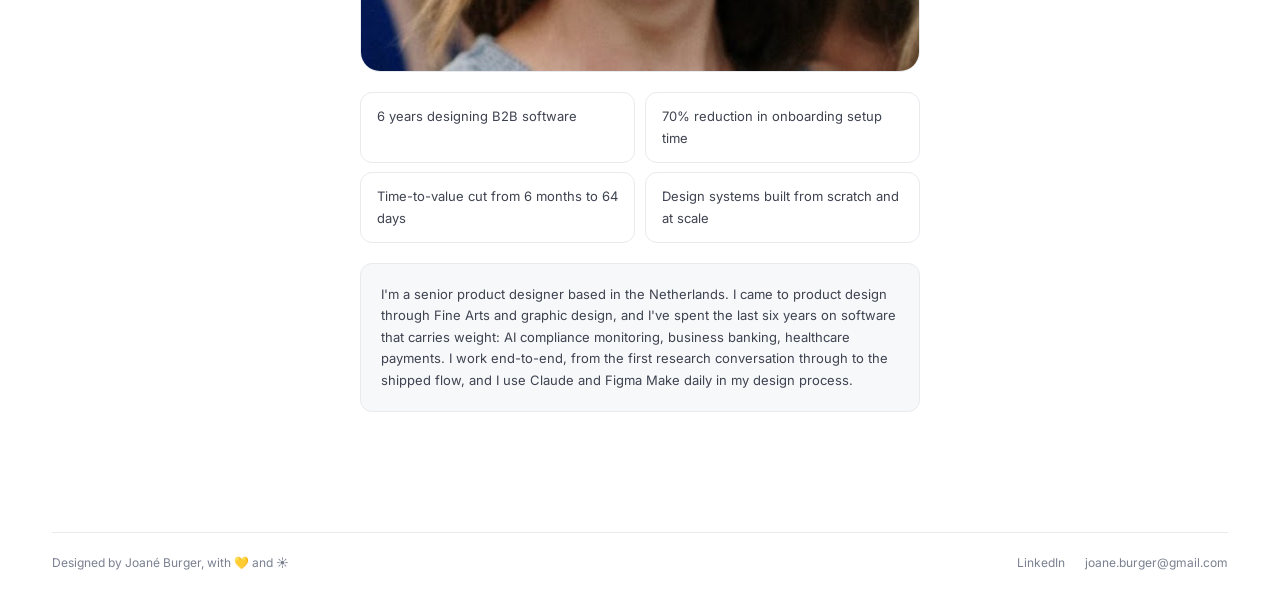
==== commit 3b0fb57f: "Add files via upload" ====
--- a/index.html
+++ b/index.html
@@ -18,7 +18,7 @@
     <!-- Top bar -->
     <header class="topbar">
       <a href="index.html" class="brand">
-        <span class="brand-mark"><img src="images/portrait.jpg" alt="Joané Burger"></span>
+        <span class="brand-mark"><img src="images/portrait.png" alt="Joané Burger"></span>
         <span class="brand-text">
           <span class="name">Joané Burger</span>
           <span class="title">Senior Product Designer</span>
@@ -82,7 +82,7 @@
     <section class="home-about">
       <h2>About me</h2>
       <div class="about-photo">
-        <img src="images/portrait.jpg" alt="Portrait of Joané Burger">
+        <img src="images/portrait.png" alt="Portrait of Joané Burger">
       </div>
       <div class="about-stats">
         <div class="about-stat">6 years designing B2B software</div>
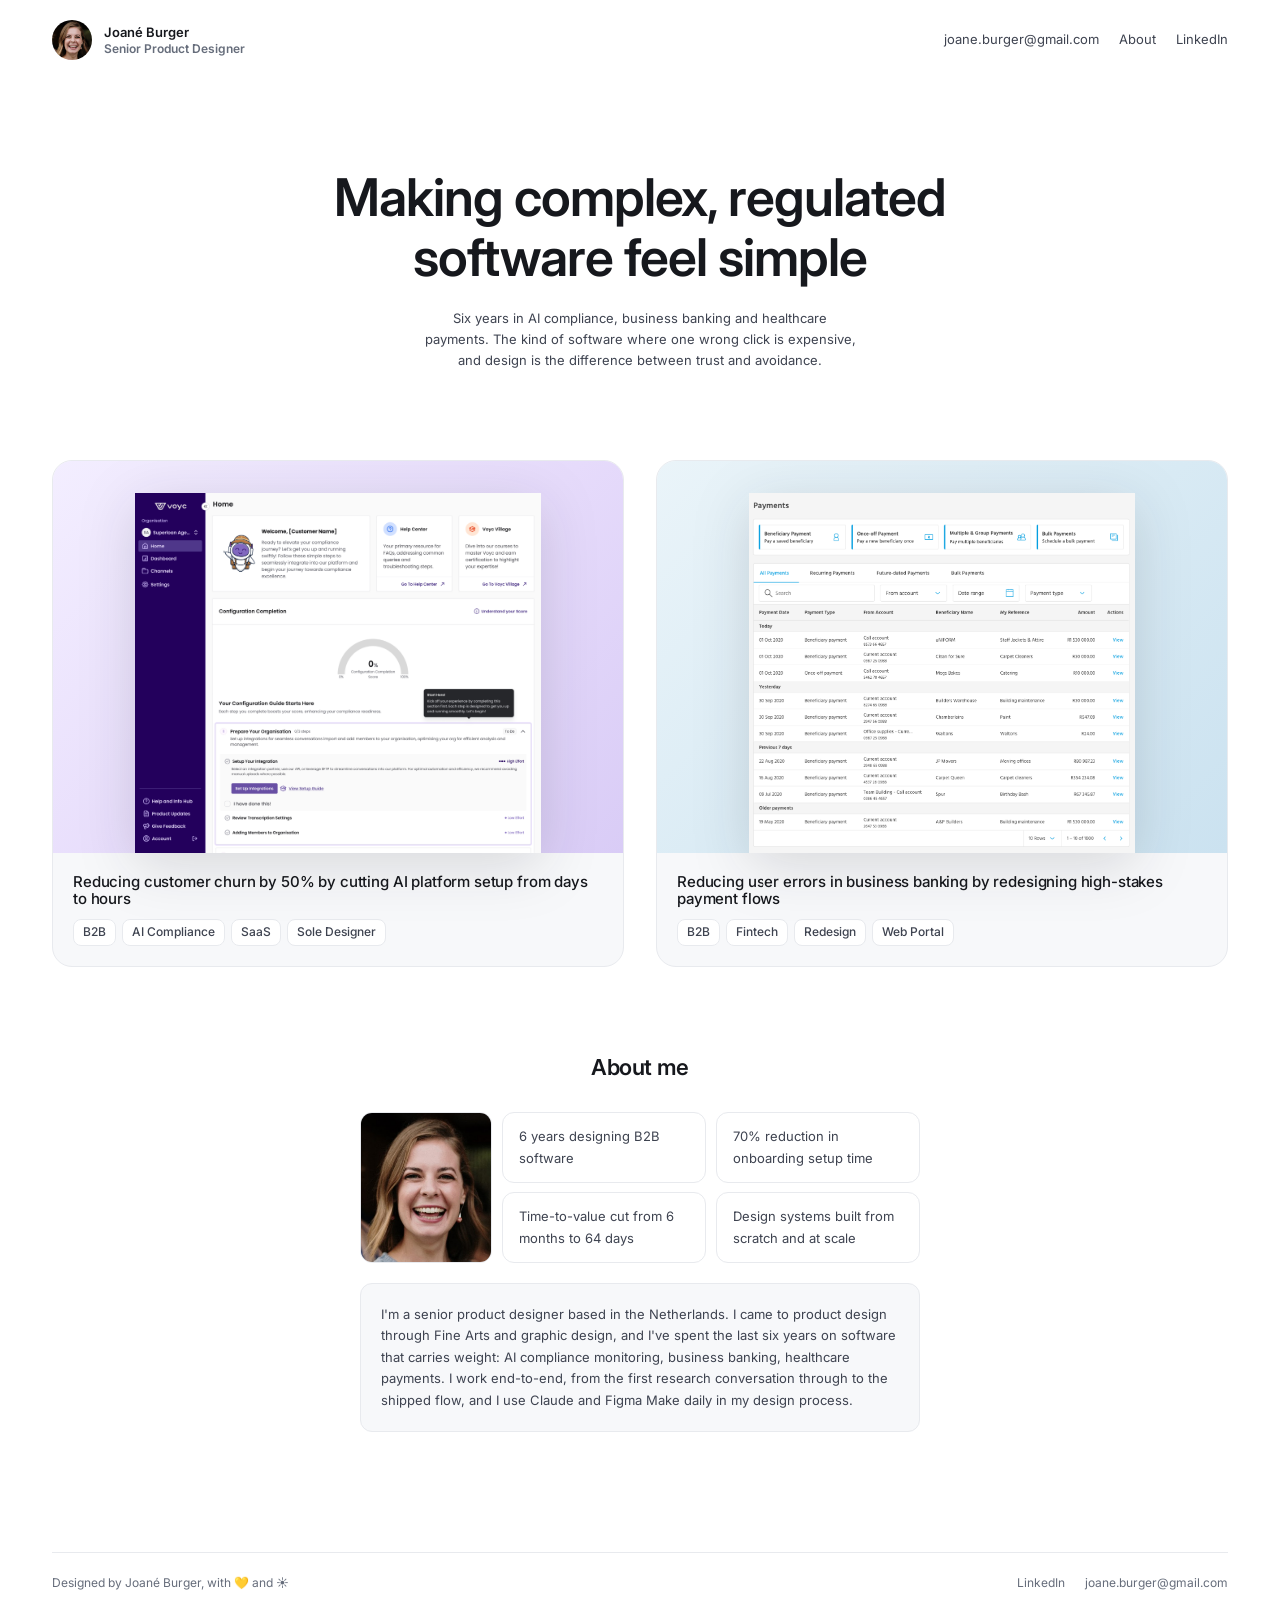
==== commit 10ddcc14: "Add files via upload" ====
--- a/index.html
+++ b/index.html
@@ -81,14 +81,16 @@
     <!-- About -->
     <section class="home-about">
       <h2>About me</h2>
-      <div class="about-photo">
-        <img src="images/portrait.png" alt="Portrait of Joané Burger">
-      </div>
-      <div class="about-stats">
+      <div class="about-row">
+        <div class="about-photo">
+          <img src="images/portrait.png" alt="Portrait of Joané Burger">
+        </div>
+        <div class="about-stats">
         <div class="about-stat">6 years designing B2B software</div>
         <div class="about-stat">70% reduction in onboarding setup time</div>
         <div class="about-stat">Time-to-value cut from 6 months to 64 days</div>
         <div class="about-stat">Design systems built from scratch and at scale</div>
+        </div>
       </div>
       <div class="about-text">
         I'm a senior product designer based in the Netherlands. I came to product design through Fine Arts and graphic design, and I've spent the last six years on software that carries weight: AI compliance monitoring, business banking, healthcare payments. I work end-to-end, from the first research conversation through to the shipped flow, and I use Claude and Figma Make daily in my design process.
--- a/styles.css
+++ b/styles.css
@@ -7,7 +7,7 @@
   --line: #E8EAEE;
   --ink: #16181D;
   --ink-soft: #3E4350;
-  --muted: #7A8090;
+  --muted: #666D7B;
   --sky-soft: #EAF3EE;
   --grad-voyc: linear-gradient(135deg, #F3EEFF 0%, #E6DBFB 55%, #D9CCF6 100%);
   --grad-capitec: linear-gradient(135deg, #EAF4F9 0%, #D8EAF4 55%, #CBE2F0 100%);
@@ -86,7 +86,9 @@
   font-weight: 600;
   letter-spacing: 0;
   flex-shrink: 0;
-}
+  overflow: hidden;
+}
+.brand-mark img { width: 100%; height: 100%; object-fit: cover; }
 .brand-text { display: flex; flex-direction: column; line-height: 1.3; }
 .brand-text .name { font-weight: 600; font-size: var(--fs-sm); }
 .brand-text .title { font-size: var(--fs-xs); color: var(--muted); }
@@ -113,7 +115,7 @@
 .hero h1 { font-size: var(--fs-h1); margin-bottom: var(--sp-3); }
 .hero .lede {
   font-size: var(--fs-sm);
-  color: var(--muted);
+  color: var(--ink-soft);
   max-width: 440px;
   margin: 0 auto var(--sp-4);
 }
@@ -196,13 +198,23 @@
   gap: var(--sp-3);
 }
 .home-about h2 { font-size: var(--fs-lg); text-align: center; margin-bottom: var(--sp-2); }
+.about-row {
+  display: grid;
+  grid-template-columns: 132px 1fr;
+  gap: 0.6rem;
+  align-items: stretch;
+}
 .about-photo {
-  border-radius: var(--r-card);
-  border: 1px solid var(--line);
-  overflow: hidden;
-  background: var(--surface);
-}
-.about-photo img { width: 100%; height: auto; }
+  border-radius: 12px;
+  border: 1px solid var(--line);
+  overflow: hidden;
+  background: var(--surface);
+}
+.about-photo img { width: 100%; height: 100%; object-fit: cover; }
+@media (max-width: 560px) {
+  .about-row { grid-template-columns: 1fr; }
+  .about-photo { height: 220px; }
+}
 .about-stats {
   display: grid;
   grid-template-columns: 1fr 1fr;
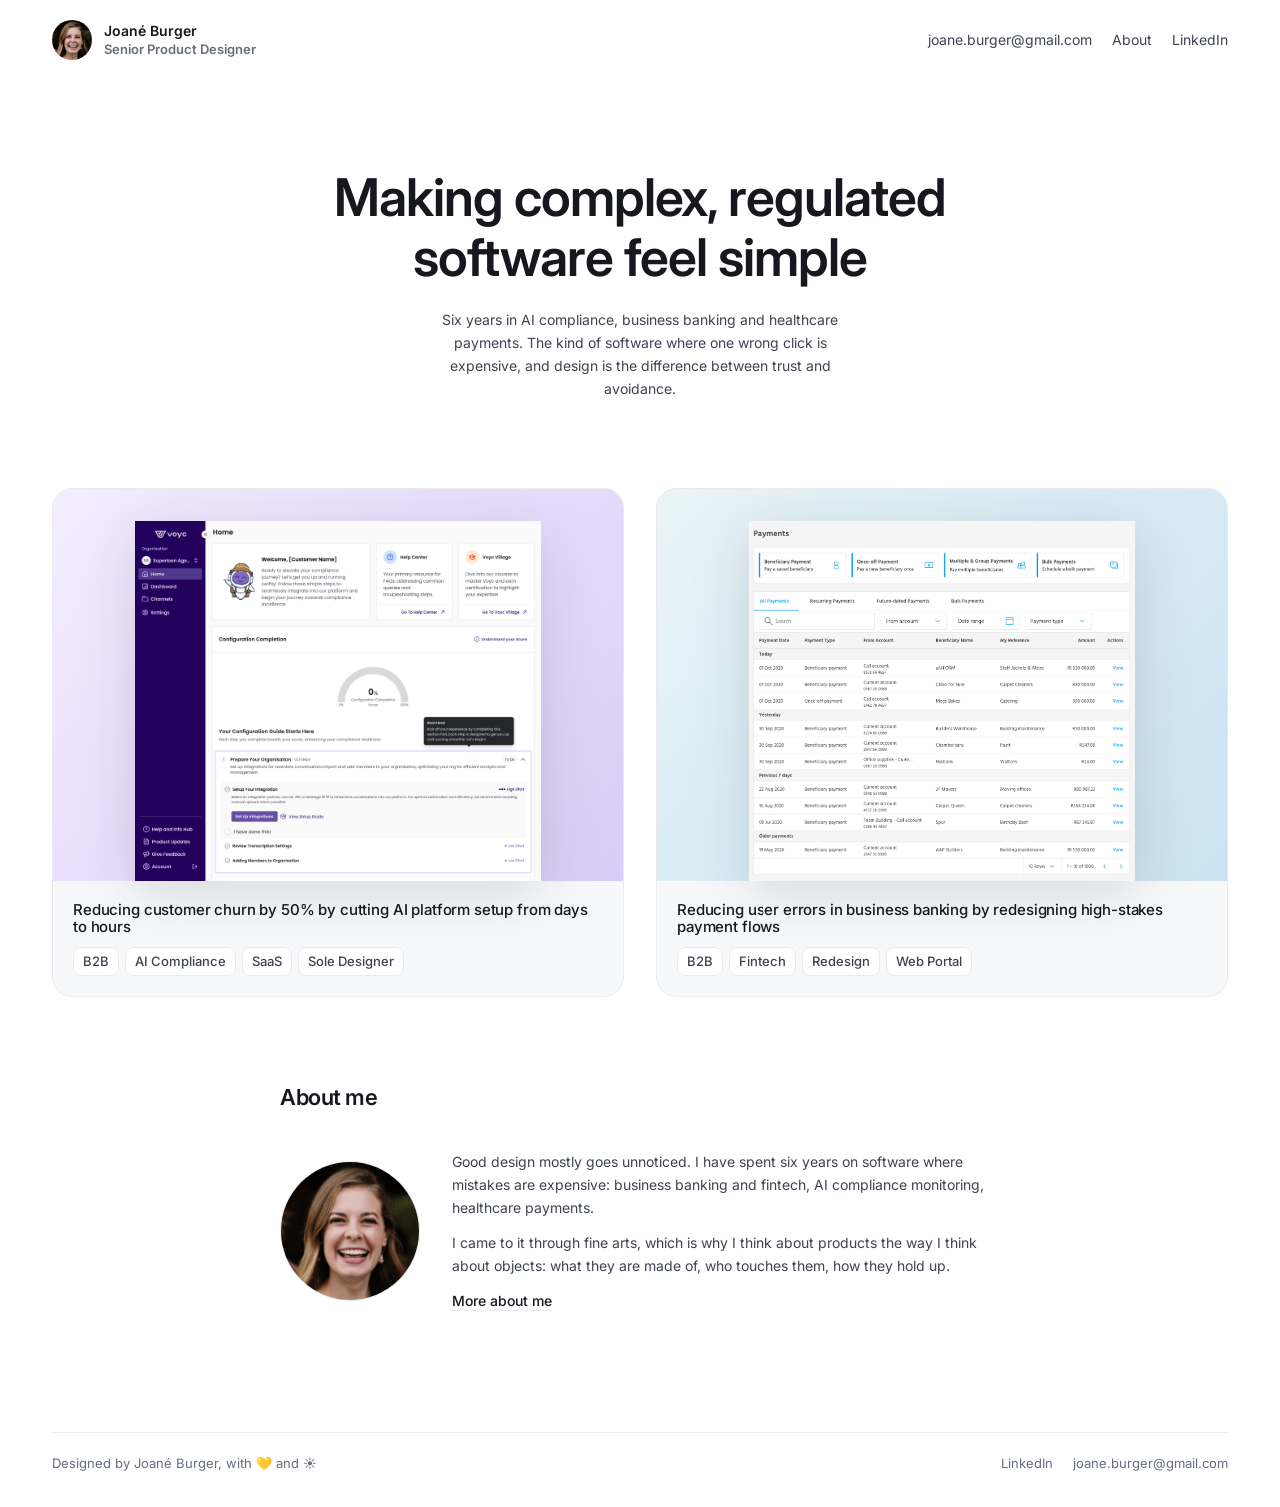
==== commit a64dafc1: "Add files via upload" ====
--- a/index.html
+++ b/index.html
@@ -82,18 +82,14 @@
     <section class="home-about">
       <h2>About me</h2>
       <div class="about-row">
-        <div class="about-photo">
+        <div class="about-portrait">
           <img src="images/portrait.png" alt="Portrait of Joané Burger">
         </div>
-        <div class="about-stats">
-        <div class="about-stat">6 years designing B2B software</div>
-        <div class="about-stat">70% reduction in onboarding setup time</div>
-        <div class="about-stat">Time-to-value cut from 6 months to 64 days</div>
-        <div class="about-stat">Design systems built from scratch and at scale</div>
+        <div class="about-text">
+          <p>Good design mostly goes unnoticed. I have spent six years on software where mistakes are expensive: business banking and fintech, AI compliance monitoring, healthcare payments.</p>
+          <p>I came to it through fine arts, which is why I think about products the way I think about objects: what they are made of, who touches them, how they hold up.</p>
+          <a href="about.html" class="about-more">More about me</a>
         </div>
-      </div>
-      <div class="about-text">
-        I'm a senior product designer based in the Netherlands. I came to product design through Fine Arts and graphic design, and I've spent the last six years on software that carries weight: AI compliance monitoring, business banking, healthcare payments. I work end-to-end, from the first research conversation through to the shipped flow, and I use Claude and Figma Make daily in my design process.
       </div>
     </section>
 
--- a/styles.css
+++ b/styles.css
@@ -12,8 +12,8 @@
   --grad-voyc: linear-gradient(135deg, #F3EEFF 0%, #E6DBFB 55%, #D9CCF6 100%);
   --grad-capitec: linear-gradient(135deg, #EAF4F9 0%, #D8EAF4 55%, #CBE2F0 100%);
 
-  --fs-xs: 0.75rem;
-  --fs-sm: 0.8125rem;
+  --fs-xs: 0.8125rem;
+  --fs-sm: 0.875rem;
   --fs-base: 0.9375rem;
   --fs-md: 1.0625rem;
   --fs-lg: 1.375rem;
@@ -191,18 +191,20 @@
 
 /* ---------- Home about ---------- */
 .home-about {
-  max-width: 560px;
+  max-width: 720px;
   margin: 0 auto;
   padding-bottom: var(--sp-6);
   display: grid;
   gap: var(--sp-3);
 }
-.home-about h2 { font-size: var(--fs-lg); text-align: center; margin-bottom: var(--sp-2); }
+.home-about h2 { font-size: var(--fs-lg); margin-bottom: var(--sp-3); }
 .about-row {
-  display: grid;
-  grid-template-columns: 132px 1fr;
-  gap: 0.6rem;
-  align-items: stretch;
+  display: flex;
+  align-items: center;
+  gap: var(--sp-4);
+}
+@media (max-width: 560px) {
+  .about-row { flex-direction: column; align-items: flex-start; gap: var(--sp-3); }
 }
 .about-photo {
   border-radius: 12px;
@@ -230,13 +232,18 @@
   padding: 0.8rem 1rem;
 }
 .about-text {
-  background: var(--surface);
-  border: 1px solid var(--line);
-  border-radius: 12px;
-  font-size: var(--fs-sm);
-  color: var(--ink-soft);
-  padding: var(--sp-3);
-}
+  font-size: var(--fs-sm);
+  color: var(--ink-soft);
+}
+.about-text p { margin-bottom: var(--sp-2); }
+.about-more {
+  font-weight: 500;
+  color: var(--ink);
+  border-bottom: 1px solid var(--line);
+  padding-bottom: 1px;
+}
+.about-more:hover { border-bottom-color: var(--ink); }
+.home-about .about-portrait { margin-bottom: 0; }
 
 /* ---------- Footer ---------- */
 .footer { border-top: 1px solid var(--line); margin-top: var(--sp-4); }
@@ -256,12 +263,12 @@
 /* ---------- Case study layout ---------- */
 .cs-layout {
   display: grid;
-  grid-template-columns: 200px minmax(0, 720px);
+  grid-template-columns: 180px minmax(0, 640px) 180px;
   justify-content: center;
-  gap: var(--sp-5);
+  gap: 0 var(--sp-4);
   padding: var(--sp-5) 0 var(--sp-4);
 }
-@media (max-width: 900px) {
+@media (max-width: 1080px) {
   .cs-layout { grid-template-columns: minmax(0, 1fr); }
   .cs-nav { display: none; }
 }
@@ -289,15 +296,12 @@
 .cs-main { min-width: 0; }
 
 /* Case header */
-.cs-header .meta {
-  display: flex;
-  flex-wrap: wrap;
-  gap: 0.5rem 1rem;
-  font-size: var(--fs-sm);
-  color: var(--muted);
-  margin-bottom: var(--sp-2);
-}
-.cs-header h1 { font-size: var(--fs-xl); margin-bottom: var(--sp-3); }
+.cs-header h1 {
+  font-size: clamp(1.6rem, 4vw, 2rem);
+  line-height: 1.12;
+  margin: 0 0 var(--sp-3);
+}
+.cs-header .cs-hero-img { margin: 0 0 var(--sp-3); }
 .cs-header .tagline { color: var(--ink-soft); margin-bottom: var(--sp-3); }
 .opener-quote {
   background: var(--surface);
@@ -308,7 +312,7 @@
   color: var(--ink-soft);
   margin-bottom: var(--sp-3);
 }
-.opener-quote .attribution { display: block; margin-top: 0.4rem; color: var(--muted); font-size: var(--fs-xs); }
+.opener-quote .attribution, .opener-quote .who { display: block; margin-top: 0.4rem; color: var(--muted); font-size: var(--fs-xs); }
 
 /* Impact stats */
 .stats {
@@ -377,7 +381,7 @@
   color: var(--muted);
   margin-bottom: var(--sp-2);
 }
-.cs-section h2 { font-size: var(--fs-lg); margin-bottom: var(--sp-3); }
+.cs-section h2 { font-size: 1.5rem; line-height: 1.2; margin-bottom: var(--sp-3); }
 .cs-section h3 { font-size: var(--fs-md); margin: var(--sp-3) 0 var(--sp-2); }
 .cs-section p { color: var(--ink-soft); margin-bottom: var(--sp-2); }
 .cs-section p.lead { color: var(--ink); }
@@ -524,7 +528,7 @@
   max-width: 640px;
   margin: 0 auto;
   text-align: center;
-  padding: var(--sp-5) 0 var(--sp-4);
+  padding: var(--sp-5) 0 var(--sp-3);
 }
 .about-hero h1 { font-size: var(--fs-xl); margin-bottom: var(--sp-3); }
 .about-hero .lede { color: var(--ink-soft); font-size: var(--fs-base); }
@@ -585,3 +589,91 @@
 .topbar { position: sticky; top: 0; background: var(--bg); z-index: 10; }
 .topbar.is-scrolled { box-shadow: 0 1px 0 var(--line); }
 .cs-nav a.is-active { color: var(--ink); font-weight: 500; }
+
+/* ---------- Per-case accent colours ---------- */
+.case-voyc {
+  --accent: #4A1D96;          /* 11.0:1 on white */
+  --accent-tint: #F6F3FD;     /* callout background */
+  --accent-line: #E3D9F7;     /* callout border */
+}
+.case-capitec {
+  --accent: #0F5C8C;          /* 7.2:1 on white */
+  --accent-tint: #F0F6FA;
+  --accent-line: #D7E7F1;
+}
+
+/* Callouts and quotes take a wash of the case colour */
+.case-voyc .opener-quote, .case-capitec .opener-quote,
+.case-voyc .quote-card, .case-capitec .quote-card,
+.case-voyc .lesson, .case-capitec .lesson {
+  background: var(--accent-tint);
+  border-color: var(--accent-line);
+}
+.case-voyc .quote-card .avatar, .case-capitec .quote-card .avatar {
+  background: var(--accent-line);
+  color: var(--accent);
+}
+.case-voyc .figure-grid .ba-card.is-after .ba-label,
+.case-capitec .figure-grid .ba-card.is-after .ba-label {
+  background: var(--accent-tint);
+}
+
+.case-voyc .cs-header h1,
+.case-capitec .cs-header h1,
+.case-voyc .cs-section h2,
+.case-capitec .cs-section h2 { color: var(--accent); }
+
+.case-voyc .stat .num,
+.case-capitec .stat .num { color: var(--accent); }
+
+.case-voyc .pull,
+.case-capitec .pull { border-left-color: var(--accent); }
+
+.case-voyc .cs-nav a:hover,
+.case-capitec .cs-nav a:hover,
+.case-voyc .cs-nav a.is-active,
+.case-capitec .cs-nav a.is-active { color: var(--accent); }
+
+.case-voyc .figure-grid .ba-card.is-after .ba-label,
+.case-capitec .figure-grid .ba-card.is-after .ba-label { color: var(--accent); }
+
+
+/* ---------- Problem cards ---------- */
+.problem-cards {
+  display: grid;
+  grid-template-columns: repeat(auto-fit, minmax(180px, 1fr));
+  gap: var(--sp-2);
+  background: var(--accent-tint, var(--surface));
+  border: 1px solid var(--accent-line, var(--line));
+  border-radius: 16px;
+  padding: var(--sp-2);
+  margin: var(--sp-3) 0;
+}
+.problem-card {
+  background: #FFFFFF;
+  border: 1px solid var(--line);
+  border-radius: 12px;
+  padding: var(--sp-3);
+}
+.problem-card .icon {
+  display: block;
+  width: 22px; height: 22px;
+  color: var(--accent, var(--ink));
+  margin-bottom: var(--sp-2);
+}
+.problem-card .icon svg { width: 100%; height: 100%; display: block; }
+.problem-card h4 { font-size: var(--fs-base); margin-bottom: 0.4rem; }
+.problem-card p { font-size: var(--fs-sm); color: var(--ink-soft); margin: 0; }
+
+/* ---------- About page portrait ---------- */
+.about-portrait {
+  width: 140px;
+  height: 140px;
+  border-radius: 50%;
+  overflow: hidden;
+  border: 1px solid var(--line);
+  background: var(--surface);
+  margin-bottom: var(--sp-3);
+  flex-shrink: 0;
+}
+.about-portrait img { width: 100%; height: 100%; object-fit: cover; display: block; }
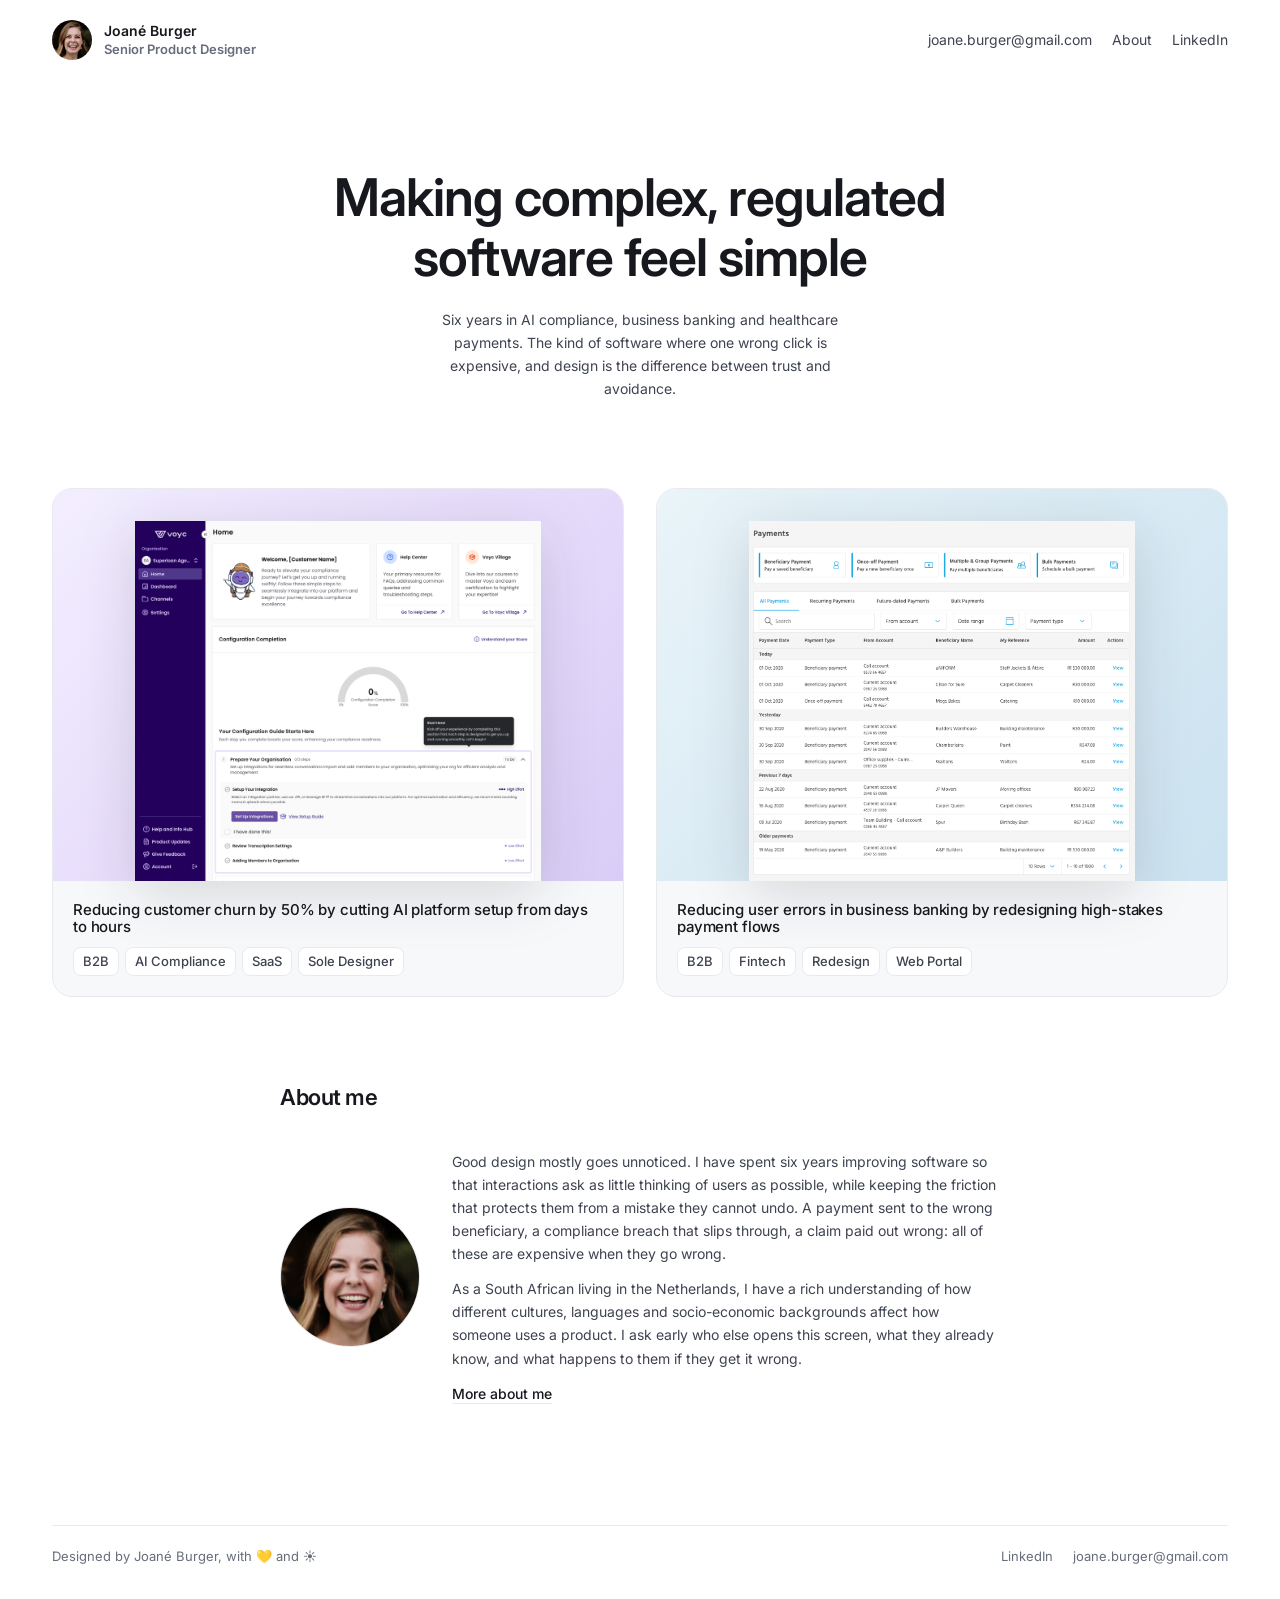
==== commit 8bf27028: "Add files via upload" ====
--- a/index.html
+++ b/index.html
@@ -86,8 +86,8 @@
           <img src="images/portrait.png" alt="Portrait of Joané Burger">
         </div>
         <div class="about-text">
-          <p>Good design mostly goes unnoticed. I have spent six years on software where mistakes are expensive: business banking and fintech, AI compliance monitoring, healthcare payments.</p>
-          <p>I came to it through fine arts, which is why I think about products the way I think about objects: what they are made of, who touches them, how they hold up.</p>
+          <p>Good design mostly goes unnoticed. I have spent six years improving software so that interactions ask as little thinking of users as possible, while keeping the friction that protects them from a mistake they cannot undo. A payment sent to the wrong beneficiary, a compliance breach that slips through, a claim paid out wrong: all of these are expensive when they go wrong.</p>
+          <p>As a South African living in the Netherlands, I have a rich understanding of how different cultures, languages and socio-economic backgrounds affect how someone uses a product. I ask early who else opens this screen, what they already know, and what happens to them if they get it wrong.</p>
           <a href="about.html" class="about-more">More about me</a>
         </div>
       </div>
